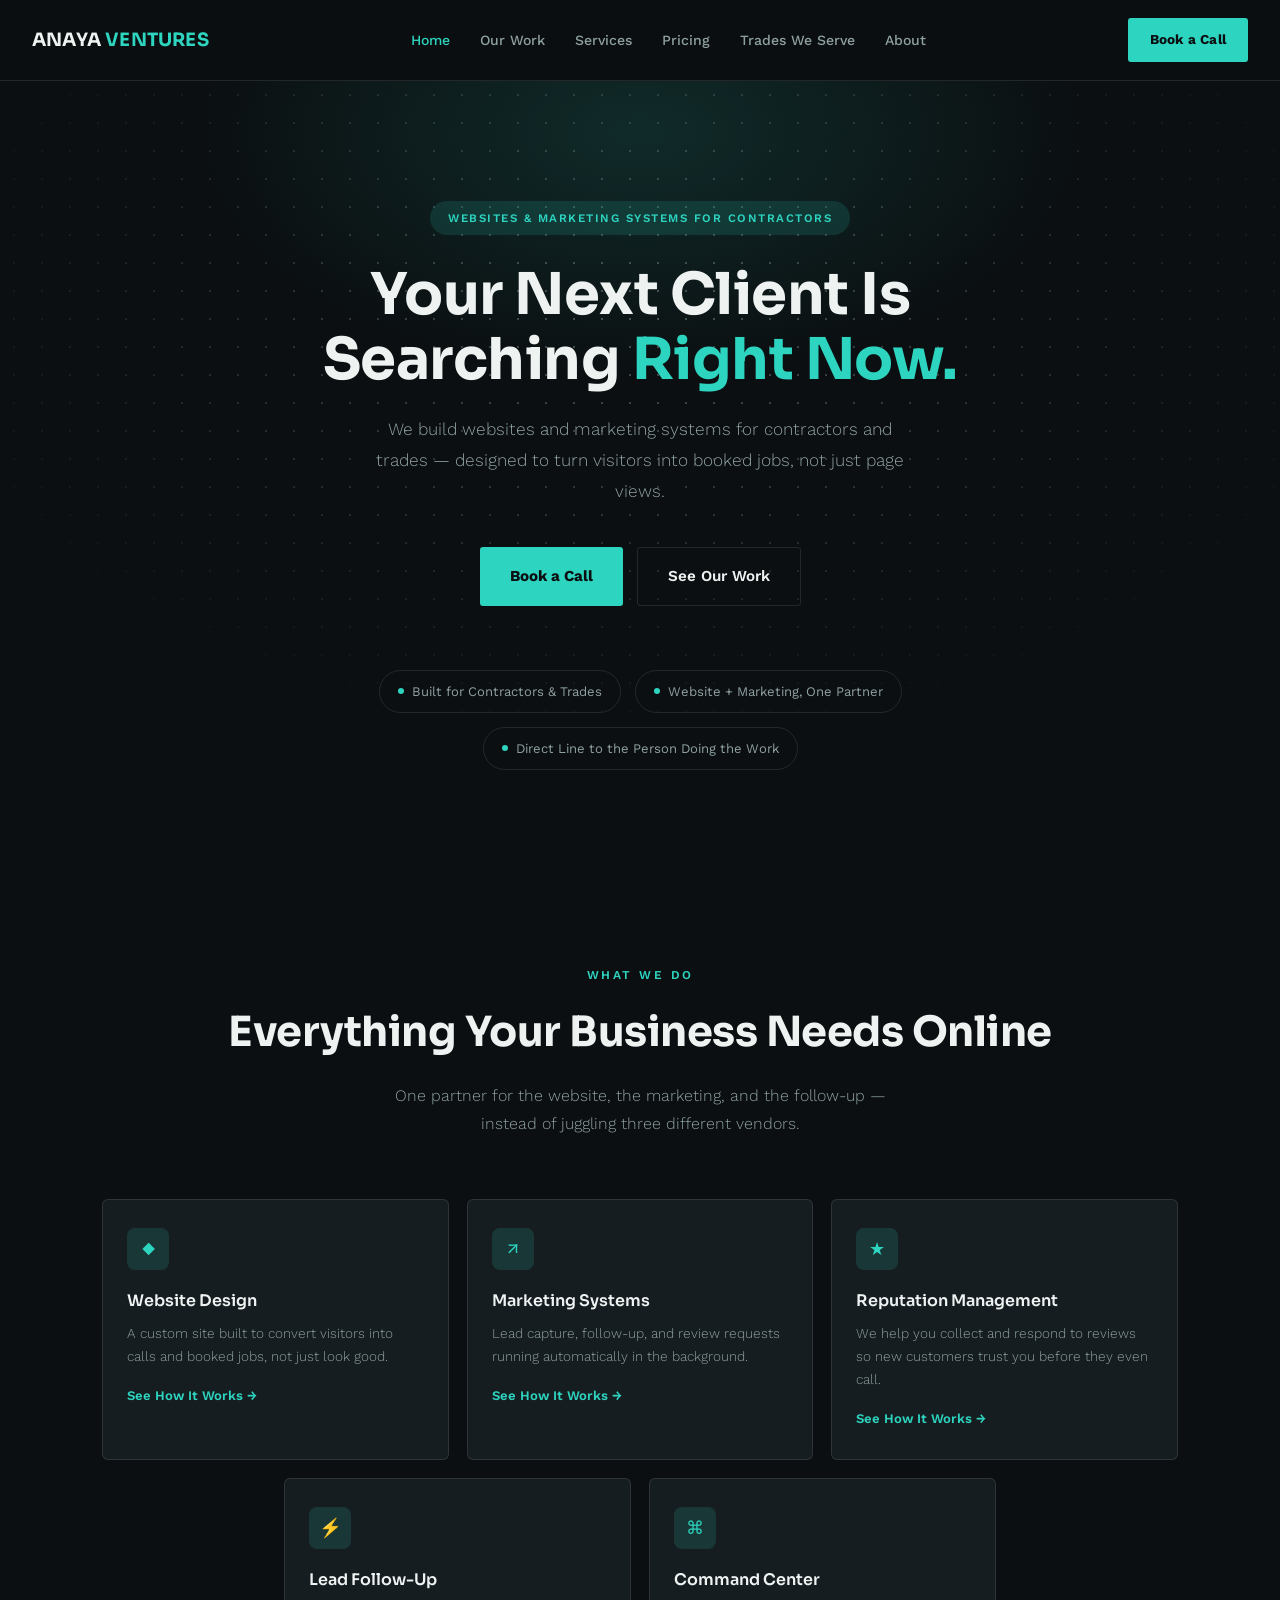
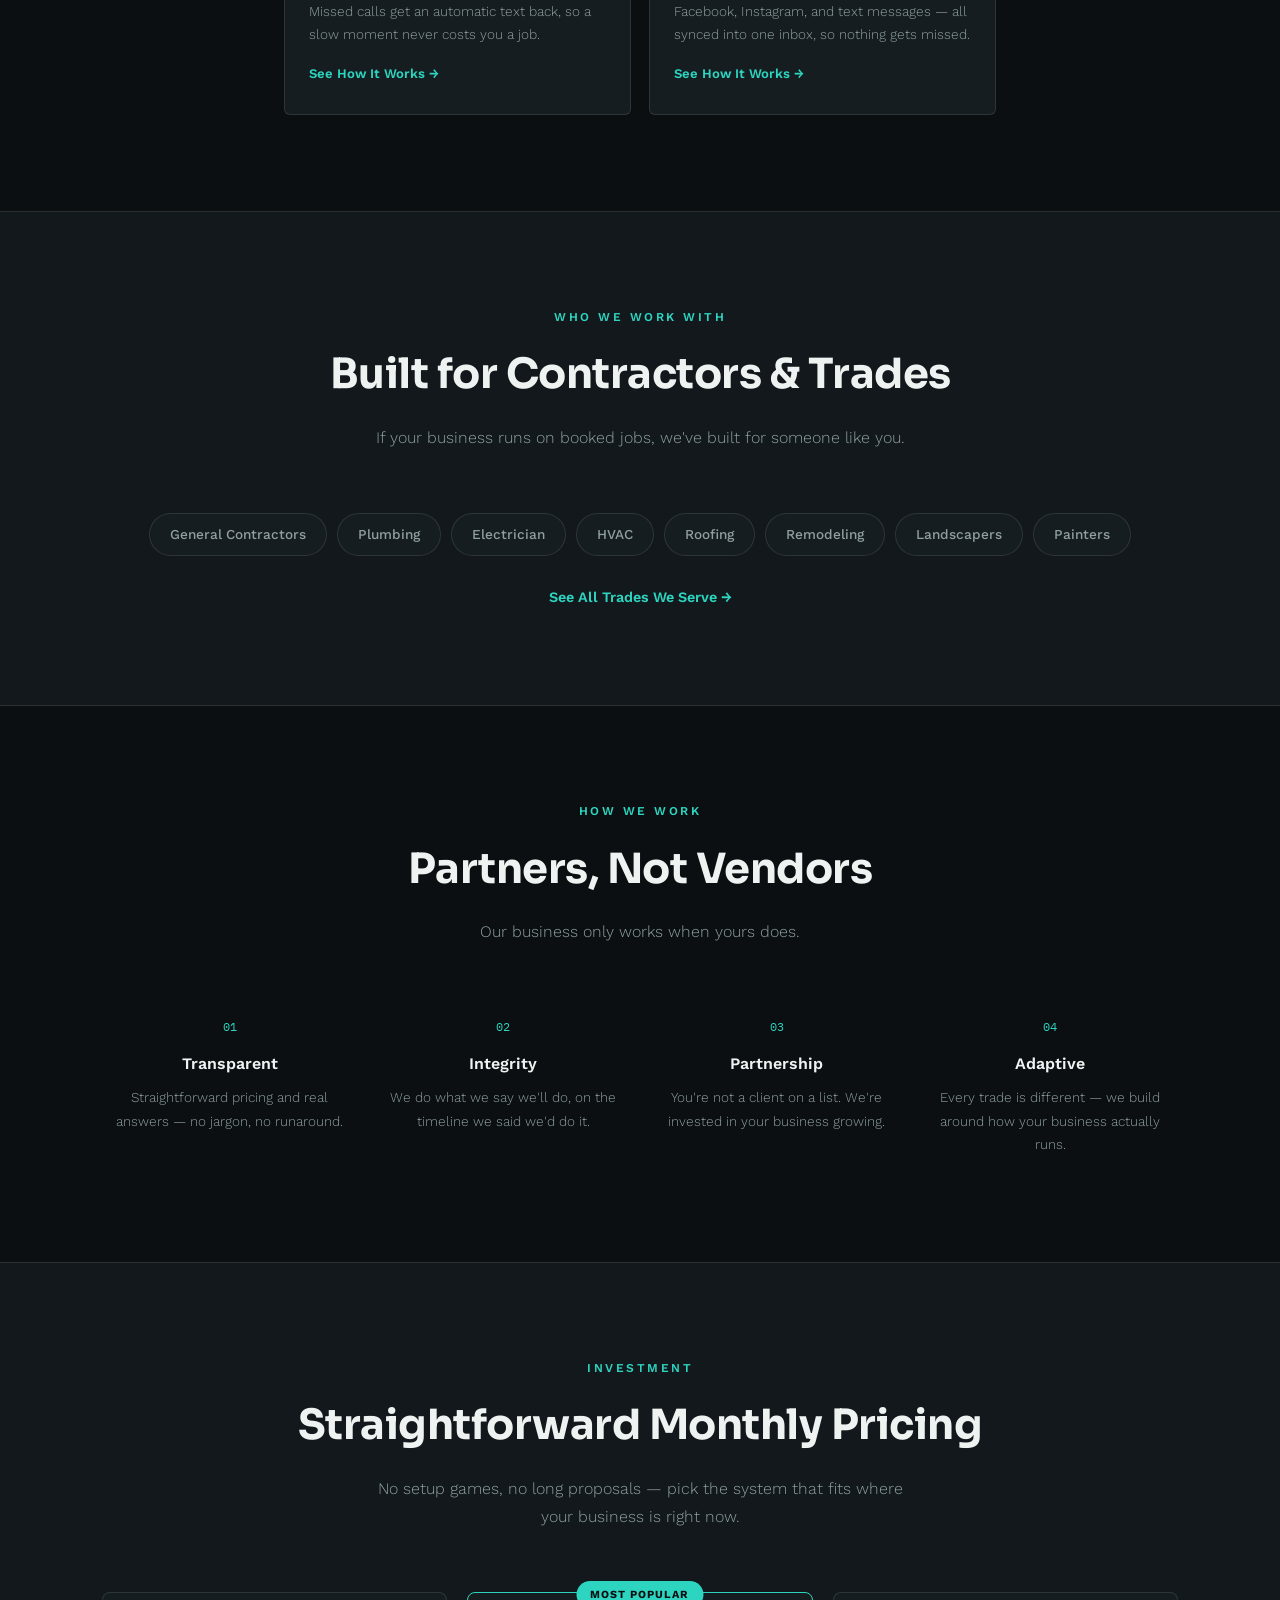
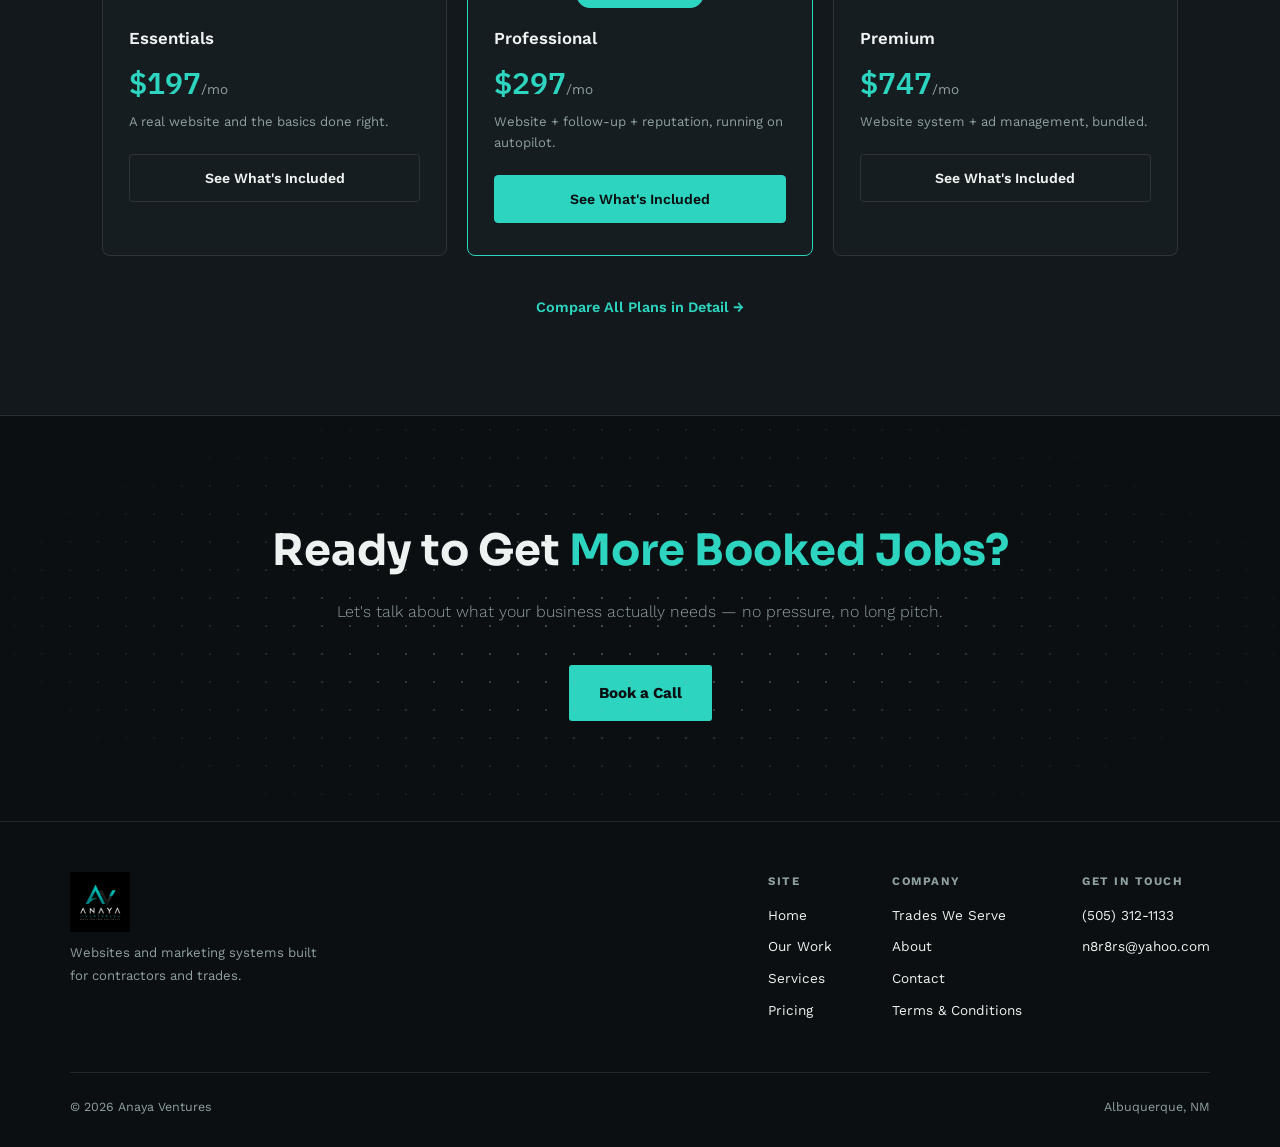
==== index.html @ 974ed846 "Nav logo: text wordmark on desktop, square icon on mobile - Desktop nav shows the "ANAYA VENTURES" t" ====
<!DOCTYPE html>
<html lang="en">
<head>
<meta charset="UTF-8">
<meta name="viewport" content="width=device-width, initial-scale=1.0">
<title>Anaya Ventures — Websites & Marketing Systems for Contractors</title>
<link rel="preconnect" href="https://fonts.googleapis.com">
<link href="https://fonts.googleapis.com/css2?family=Sora:wght@500;600;700;800&family=Work+Sans:wght@300;400;500;600;700&family=IBM+Plex+Mono:wght@500;600&display=swap" rel="stylesheet">
<link rel="icon" type="image/png" href="favicon.png">
<style>
  :root {
    --bg:         #0b0f11;
    --bg-alt:     #12181b;
    --card:       #161d20;
    --border:     rgba(255,255,255,0.10);
    --text:       #eef3f2;
    --text-soft:  #8fa0a2;
    --accent:     #2dd4bf;
    --accent-deep:#1f9e8f;
    --accent-pale:rgba(45,212,191,0.14);
  }

  * { box-sizing: border-box; margin: 0; padding: 0; }
  html { scroll-behavior: smooth; }

  body {
    font-family: 'Work Sans', -apple-system, sans-serif;
    background: var(--bg);
    color: var(--text);
    line-height: 1.6;
    overflow-x: hidden;
  }

  h1, h2, h3, .display { font-family: 'Sora', sans-serif; }
  .mono { font-family: 'IBM Plex Mono', monospace; }

  a { color: inherit; }

  /* ─── NAV ─── */
  nav {
    position: sticky; top: 0; z-index: 100;
    display: flex; justify-content: space-between; align-items: center;
    padding: 18px 32px;
    background: rgba(11,15,17,0.88);
    -webkit-backdrop-filter: blur(14px);
    backdrop-filter: blur(14px);
    border-bottom: 1px solid var(--border);
  }

  .nav-logo {
    font-family: 'Sora', sans-serif;
    font-size: 1.15rem;
    font-weight: 700;
    letter-spacing: 0.2px;
    text-decoration: none;
    display: flex; align-items: center; gap: 8px;
  }

  .nav-logo .accent { color: var(--accent); }

  .nav-links {
    display: flex; align-items: center; gap: 30px;
    list-style: none;
  }

  .nav-links a {
    font-size: 0.88rem; font-weight: 500;
    text-decoration: none; color: var(--text-soft);
    transition: color 0.2s;
  }

  .nav-links a:hover, .nav-links a.active { color: var(--text); }
  .nav-links a.active { color: var(--accent); }

  .nav-cta {
    background: var(--accent);
    color: var(--bg);
    font-weight: 700;
    font-size: 0.85rem;
    letter-spacing: 0.2px;
    padding: 11px 22px;
    border-radius: 3px;
    text-decoration: none;
    transition: background 0.2s, transform 0.15s;
  }

  .nav-cta:hover { background: var(--accent-deep); transform: translateY(-1px); }

  .nav-links > li { position: relative; }
  .dropdown-panel {
    position: absolute; top: 100%; left: 50%;
    background: var(--card); border: 1px solid var(--border); border-radius: 8px;
    padding: 8px; min-width: 220px;
    box-shadow: 0 16px 32px rgba(0,0,0,0.45);
    opacity: 0; visibility: hidden;
    transform: translate(-50%, 6px);
    transition: opacity 0.15s, transform 0.15s, visibility 0.15s;
  }
  .nav-links > li:hover .dropdown-panel { opacity: 1; visibility: visible; transform: translate(-50%, 0); }
  .dropdown-panel a { display: block; padding: 10px 12px; border-radius: 5px; font-size: 0.85rem; }
  .dropdown-panel a:hover { background: var(--accent-pale); color: var(--accent); }

  .section-texture {
    position: absolute;
    inset: 0;
    z-index: 0;
    background-image: radial-gradient(var(--text-soft) 1.5px, transparent 1.5px);
    background-size: 28px 28px;
    -webkit-mask-image: radial-gradient(ellipse 70% 75% at 50% 50%, black 0%, transparent 80%);
    mask-image: radial-gradient(ellipse 70% 75% at 50% 50%, black 0%, transparent 80%);
    opacity: 0.45;
    pointer-events: none;
  }

  .nav-toggle-btn {
    display: none; background: none; border: none; cursor: pointer;
    flex-direction: column; justify-content: center; gap: 5px;
    width: 30px; height: 30px; padding: 0; flex-shrink: 0;
  }
  .nav-toggle-btn span { display: block; width: 100%; height: 2px; background: var(--text); border-radius: 2px; transition: transform 0.25s, opacity 0.2s; }
  .nav-toggle-btn.open span:nth-child(1) { transform: translateY(7px) rotate(45deg); }
  .nav-toggle-btn.open span:nth-child(2) { opacity: 0; }
  .nav-toggle-btn.open span:nth-child(3) { transform: translateY(-7px) rotate(-45deg); }

  .nav-right { display: flex; align-items: center; gap: 14px; }

  .mobile-menu {
    display: none;
    background: var(--bg-alt);
    border-bottom: 1px solid var(--border);
    padding: 8px 24px 16px;
  }
  .mobile-menu.open { display: block; }
  .mobile-menu a {
    display: block; padding: 13px 4px;
    font-size: 0.95rem; font-weight: 600; color: var(--text); text-decoration: none;
    border-bottom: 1px solid var(--border);
  }
  .mobile-menu a:last-child { border-bottom: none; }
  .mobile-menu a.sub-link { padding-left: 18px; font-size: 0.85rem; font-weight: 500; color: var(--text-soft); }

  @media (max-width: 900px) {
    .nav-toggle-btn { display: flex; }
    nav .nav-logo-text { display: none; }
    nav .nav-logo-img { height: 48px; display: block; }
  }

  .nav-toggle { display: none; }

  /* ─── HERO ─── */
  .hero {
    position: relative;
    padding: 120px 32px 100px;
    text-align: center;
    overflow: hidden;
  }

  .hero-glow {
    position: absolute;
    top: -200px; left: 50%; transform: translateX(-50%);
    width: 900px; height: 500px;
    background: radial-gradient(ellipse, var(--accent-pale) 0%, transparent 70%);
    z-index: 0;
    pointer-events: none;
  }

  .hero-texture {
    position: absolute;
    inset: 0;
    z-index: 0;
    background-image: radial-gradient(var(--text-soft) 1.5px, transparent 1.5px);
    background-size: 28px 28px;
    -webkit-mask-image: radial-gradient(ellipse 75% 70% at 50% 30%, black 0%, transparent 80%);
    mask-image: radial-gradient(ellipse 75% 70% at 50% 30%, black 0%, transparent 80%);
    opacity: 0.45;
    pointer-events: none;
  }

  .hero-content { position: relative; z-index: 2; max-width: 780px; margin: 0 auto; }

  .hero-pill {
    display: inline-block;
    background: var(--accent-pale);
    color: var(--accent);
    font-size: 0.72rem; font-weight: 600;
    letter-spacing: 1.5px; text-transform: uppercase;
    padding: 8px 18px; border-radius: 999px;
    margin-bottom: 28px;
  }

  .hero h1 {
    font-size: clamp(2.4rem, 5.5vw, 3.6rem);
    font-weight: 700;
    line-height: 1.12;
    letter-spacing: -0.5px;
    margin-bottom: 22px;
  }

  .hero h1 em { color: var(--accent); font-style: normal; }

  .hero-sub {
    font-size: 1.08rem; font-weight: 300;
    color: var(--text-soft);
    max-width: 560px; margin: 0 auto 40px;
    line-height: 1.8;
  }

  .hero-btns { display: flex; gap: 14px; justify-content: center; flex-wrap: wrap; margin-bottom: 64px; }

  .btn-primary {
    display: inline-flex; align-items: center; gap: 8px;
    background: var(--accent); color: var(--bg);
    font-weight: 700; font-size: 0.95rem;
    padding: 16px 30px; border-radius: 3px;
    text-decoration: none;
    transition: background 0.2s, transform 0.15s;
  }

  .btn-primary:hover { background: var(--accent-deep); transform: translateY(-2px); }

  .btn-secondary {
    display: inline-flex; align-items: center;
    background: transparent; color: var(--text);
    font-weight: 600; font-size: 0.95rem;
    padding: 16px 30px; border-radius: 3px;
    text-decoration: none; border: 1px solid var(--border);
    transition: border-color 0.2s, transform 0.15s;
  }

  .btn-secondary:hover { border-color: var(--accent); transform: translateY(-2px); }

  .trust-row {
    display: flex; flex-wrap: wrap; justify-content: center; gap: 14px;
  }

  .trust-chip {
    display: flex; align-items: center; gap: 8px;
    font-size: 0.82rem; color: var(--text-soft);
    border: 1px solid var(--border);
    padding: 10px 18px; border-radius: 999px;
  }

  .trust-chip .dot { width: 6px; height: 6px; border-radius: 50%; background: var(--accent); flex-shrink: 0; }

  /* ─── SHARED ─── */
  .section { padding: 96px 32px; max-width: 1140px; margin: 0 auto; }

  .eyebrow {
    display: block; text-align: center;
    font-size: 0.75rem; font-weight: 600;
    letter-spacing: 2.5px; text-transform: uppercase;
    color: var(--accent); margin-bottom: 14px;
  }

  .section-h {
    text-align: center;
    font-size: clamp(1.9rem, 4vw, 2.6rem);
    font-weight: 700; letter-spacing: -0.5px;
    margin-bottom: 16px;
  }

  .section-p {
    text-align: center; color: var(--text-soft);
    max-width: 540px; margin: 0 auto 60px;
    font-size: 1rem; font-weight: 300; line-height: 1.8;
  }

  .alt-band { background: var(--bg-alt); border-top: 1px solid var(--border); border-bottom: 1px solid var(--border); }

  /* ─── WHAT WE DO ─── */
  .services-grid { display: flex; flex-wrap: wrap; justify-content: center; gap: 18px; }

  .service-card {
    flex: 0 1 calc(33.333% - 12px);
    background: var(--card); border: 1px solid var(--border); border-radius: 6px;
    padding: 28px 24px;
    text-decoration: none;
    transition: border-color 0.2s, transform 0.2s;
  }

  .service-card:hover { border-color: var(--accent); transform: translateY(-3px); }

  .service-icon {
    width: 42px; height: 42px; border-radius: 8px;
    background: var(--accent-pale); color: var(--accent);
    display: flex; align-items: center; justify-content: center;
    font-size: 1.15rem; margin-bottom: 18px;
  }

  .service-card h3 { font-size: 1rem; font-weight: 600; margin-bottom: 8px; }
  .service-card p { font-size: 0.85rem; font-weight: 300; color: var(--text-soft); line-height: 1.7; margin-bottom: 14px; }
  .service-card-link { color: var(--accent); font-size: 0.82rem; font-weight: 600; }

  /* ─── TRADES STRIP ─── */
  .trades-strip { display: flex; flex-wrap: wrap; justify-content: center; gap: 10px; }

  .trade-chip {
    font-size: 0.85rem; font-weight: 500;
    padding: 10px 20px; border: 1px solid var(--border); border-radius: 999px;
    background: var(--card); color: var(--text-soft);
  }

  .trades-more {
    display: block; text-align: center; margin-top: 30px;
    color: var(--accent); font-size: 0.9rem; font-weight: 600; text-decoration: none;
  }

  /* ─── VALUES ─── */
  .values-grid { display: grid; grid-template-columns: repeat(4, 1fr); gap: 18px; }

  .value-card { text-align: center; padding: 10px; }

  .value-num {
    font-family: 'IBM Plex Mono', monospace;
    font-size: 0.78rem; color: var(--accent);
    display: block; margin-bottom: 14px;
  }

  .value-card h4 { font-size: 1rem; font-weight: 600; margin-bottom: 10px; }
  .value-card p { font-size: 0.85rem; font-weight: 300; color: var(--text-soft); line-height: 1.7; }

  /* ─── PRICING PREVIEW ─── */
  .pricing-grid { display: grid; grid-template-columns: repeat(3, 1fr); gap: 20px; }

  .price-card {
    background: var(--card); border: 1px solid var(--border); border-radius: 8px;
    padding: 32px 26px; position: relative;
  }

  .price-card.featured { border-color: var(--accent); }

  .price-badge {
    position: absolute; top: -12px; left: 50%; transform: translateX(-50%);
    background: var(--accent); color: var(--bg);
    font-size: 0.68rem; font-weight: 700; letter-spacing: 1px; text-transform: uppercase;
    padding: 5px 14px; border-radius: 999px;
  }

  .price-name { font-size: 1.05rem; font-weight: 600; margin-bottom: 6px; }
  .price-amt { font-family: 'IBM Plex Mono', monospace; font-size: 1.9rem; font-weight: 600; color: var(--accent); margin-bottom: 4px; }
  .price-amt span { font-family: 'Work Sans', sans-serif; font-size: 0.85rem; font-weight: 400; color: var(--text-soft); }
  .price-tagline { font-size: 0.82rem; color: var(--text-soft); margin-bottom: 22px; }

  .price-cta {
    display: block; text-align: center;
    padding: 12px; border-radius: 4px; margin-top: 8px;
    text-decoration: none; font-weight: 600; font-size: 0.88rem;
    border: 1px solid var(--border); color: var(--text);
    transition: border-color 0.2s;
  }

  .price-card.featured .price-cta { background: var(--accent); color: var(--bg); border-color: var(--accent); }
  .price-cta:hover { border-color: var(--accent); }

  .pricing-link, .section-link { display: block; text-align: center; margin-top: 40px; color: var(--accent); text-decoration: none; font-weight: 600; font-size: 0.9rem; }

  /* ─── PORTFOLIO PREVIEW ─── */
  .work-grid { display: grid; grid-template-columns: repeat(3, 1fr); gap: 20px; }

  .work-card {
    border-radius: 6px; overflow: hidden; border: 1px solid var(--border);
    background: var(--card);
    transition: border-color 0.2s, transform 0.2s;
  }

  .work-card:hover { border-color: var(--accent); transform: translateY(-3px); }

  .work-card img { width: 100%; aspect-ratio: 16/10; object-fit: cover; object-position: top; display: block; }
  .work-card-label { padding: 16px 18px; font-size: 0.88rem; font-weight: 600; }

  /* ─── CTA BAND ─── */
  .cta-band { text-align: center; padding: 100px 32px; position: relative; overflow: hidden; }
  .cta-band h2 { font-size: clamp(2rem, 5vw, 2.7rem); font-weight: 700; margin-bottom: 14px; }
  .cta-band h2 em { color: var(--accent); font-style: normal; }
  .cta-band > p { color: var(--text-soft); font-weight: 300; margin-bottom: 40px; }

  /* ─── FOOTER ─── */
  footer {
    border-top: 1px solid var(--border);
    padding: 50px 32px 30px;
  }

  .footer-inner {
    max-width: 1140px; margin: 0 auto;
    display: flex; justify-content: space-between; flex-wrap: wrap; gap: 30px;
  }

  .footer-brand .nav-logo { margin-bottom: 10px; }
  .footer-brand p { font-size: 0.82rem; color: var(--text-soft); max-width: 260px; line-height: 1.7; }

  .footer-links { display: flex; gap: 60px; flex-wrap: wrap; }
  .footer-col h5 { font-size: 0.72rem; letter-spacing: 1.5px; text-transform: uppercase; color: var(--text-soft); margin-bottom: 14px; }
  .footer-col a { display: block; font-size: 0.85rem; color: var(--text); text-decoration: none; margin-bottom: 10px; }
  .footer-col a:hover { color: var(--accent); }

  .footer-bottom {
    max-width: 1140px; margin: 40px auto 0;
    padding-top: 24px; border-top: 1px solid var(--border);
    font-size: 0.78rem; color: var(--text-soft);
    display: flex; justify-content: space-between; flex-wrap: wrap; gap: 10px;
  }

  /* ─── RESPONSIVE ─── */
  @media (max-width: 900px) {
    .nav-links { display: none; }
    .service-card { flex-basis: calc(50% - 9px); }
    .values-grid { grid-template-columns: repeat(2, 1fr); }
    .pricing-grid { grid-template-columns: 1fr; max-width: 380px; margin: 0 auto; }
    .work-grid { grid-template-columns: 1fr; }
  }

  @media (max-width: 640px) {
    nav { padding: 14px 18px; }
    .hero { padding: 90px 20px 70px; }
    .section { padding: 64px 20px; }
    .service-card { flex-basis: 100%; }
    .values-grid { grid-template-columns: 1fr; }
    .cta-band { padding: 70px 20px; }
    .footer-inner { flex-direction: column; }
  }
  .nav-logo-text { display: inline; }
  .nav-logo-img { height: 42px; width: auto; display: none; }
  .footer-brand .nav-logo-img { height: 60px; display: block; }
</style>
</head>
<body>

<!-- NAV -->
<nav>
  <a href="index.html" class="nav-logo"><span class="nav-logo-text">ANAYA <span class="accent">VENTURES</span></span><img src="images/logo.png" alt="Anaya Ventures" class="nav-logo-img"></a>
  <ul class="nav-links">
    <li><a href="index.html" class="active">Home</a></li>
    <li><a href="our-work.html">Our Work</a></li>
    <li>
      <a href="services.html">Services</a>
      <div class="dropdown-panel">
        <a href="websites.html">Websites</a>
        <a href="advertisements.html">Advertisements</a>
        <a href="auto-call-text-back.html">Auto Call/Text Back</a>
        <a href="review-protection.html">Review Protection</a>
        <a href="command-center.html">Command Center</a>
      </div>
    </li>
    <li><a href="pricing.html">Pricing</a></li>
    <li><a href="trades-we-serve.html">Trades We Serve</a></li>
    <li><a href="about.html">About</a></li>
  </ul>
  <div class="nav-right">
    <a href="contact.html" class="nav-cta">Book a Call</a>
    <button type="button" class="nav-toggle-btn" id="navToggleBtn" aria-label="Toggle menu" aria-expanded="false">
      <span></span><span></span><span></span>
    </button>
  </div>
</nav>

<div class="mobile-menu" id="mobileMenu">
  <a href="index.html">Home</a>
  <a href="our-work.html">Our Work</a>
  <a href="services.html">Services</a>
  <a href="websites.html" class="sub-link">Websites</a>
  <a href="advertisements.html" class="sub-link">Advertisements</a>
  <a href="auto-call-text-back.html" class="sub-link">Auto Call/Text Back</a>
  <a href="review-protection.html" class="sub-link">Review Protection</a>
  <a href="command-center.html" class="sub-link">Command Center</a>
  <a href="pricing.html">Pricing</a>
  <a href="trades-we-serve.html">Trades We Serve</a>
  <a href="about.html">About</a>
  <a href="contact.html">Contact</a>
</div>

<script>
  (function () {
    var btn = document.getElementById('navToggleBtn');
    var menu = document.getElementById('mobileMenu');
    if (!btn || !menu) return;
    btn.addEventListener('click', function () {
      var isOpen = menu.classList.toggle('open');
      btn.classList.toggle('open', isOpen);
      btn.setAttribute('aria-expanded', isOpen ? 'true' : 'false');
    });
    menu.querySelectorAll('a').forEach(function (a) {
      a.addEventListener('click', function () {
        menu.classList.remove('open');
        btn.classList.remove('open');
        btn.setAttribute('aria-expanded', 'false');
      });
    });
  })();
</script>

<!-- HERO -->
<div class="hero">
  <div class="hero-texture"></div>
  <div class="hero-glow"></div>
  <div class="hero-content">
    <div class="hero-pill">Websites &amp; Marketing Systems for Contractors</div>
    <h1>Your Next Client Is Searching <em>Right Now.</em></h1>
    <p class="hero-sub">We build websites and marketing systems for contractors and trades — designed to turn visitors into booked jobs, not just page views.</p>
    <div class="hero-btns">
      <a href="contact.html" class="btn-primary">Book a Call</a>
      <a href="our-work.html" class="btn-secondary">See Our Work</a>
    </div>
    <div class="trust-row">
      <div class="trust-chip"><span class="dot"></span>Built for Contractors &amp; Trades</div>
      <div class="trust-chip"><span class="dot"></span>Website + Marketing, One Partner</div>
      <div class="trust-chip"><span class="dot"></span>Direct Line to the Person Doing the Work</div>
    </div>
  </div>
</div>

<!-- WHAT WE DO -->
<section class="section" id="services">
  <span class="eyebrow">What We Do</span>
  <h2 class="section-h">Everything Your Business Needs Online</h2>
  <p class="section-p">One partner for the website, the marketing, and the follow-up — instead of juggling three different vendors.</p>

  <div class="services-grid">
    <a href="websites.html" class="service-card">
      <div class="service-icon">◆</div>
      <h3>Website Design</h3>
      <p>A custom site built to convert visitors into calls and booked jobs, not just look good.</p>
      <span class="service-card-link">See How It Works →</span>
    </a>
    <a href="advertisements.html" class="service-card">
      <div class="service-icon">↗</div>
      <h3>Marketing Systems</h3>
      <p>Lead capture, follow-up, and review requests running automatically in the background.</p>
      <span class="service-card-link">See How It Works →</span>
    </a>
    <a href="review-protection.html" class="service-card">
      <div class="service-icon">★</div>
      <h3>Reputation Management</h3>
      <p>We help you collect and respond to reviews so new customers trust you before they even call.</p>
      <span class="service-card-link">See How It Works →</span>
    </a>
    <a href="auto-call-text-back.html" class="service-card">
      <div class="service-icon">⚡</div>
      <h3>Lead Follow-Up</h3>
      <p>Missed calls get an automatic text back, so a slow moment never costs you a job.</p>
      <span class="service-card-link">See How It Works →</span>
    </a>
    <a href="command-center.html" class="service-card">
      <div class="service-icon">⌘</div>
      <h3>Command Center</h3>
      <p>Facebook, Instagram, and text messages — all synced into one inbox, so nothing gets missed.</p>
      <span class="service-card-link">See How It Works →</span>
    </a>
  </div>
</section>

<!-- TRADES STRIP -->
<div class="alt-band">
  <section class="section">
    <span class="eyebrow">Who We Work With</span>
    <h2 class="section-h">Built for Contractors &amp; Trades</h2>
    <p class="section-p">If your business runs on booked jobs, we've built for someone like you.</p>

    <div class="trades-strip">
      <span class="trade-chip">General Contractors</span>
      <span class="trade-chip">Plumbing</span>
      <span class="trade-chip">Electrician</span>
      <span class="trade-chip">HVAC</span>
      <span class="trade-chip">Roofing</span>
      <span class="trade-chip">Remodeling</span>
      <span class="trade-chip">Landscapers</span>
      <span class="trade-chip">Painters</span>
    </div>
    <a href="trades-we-serve.html" class="trades-more">See All Trades We Serve →</a>
  </section>
</div>

<!-- VALUES -->
<section class="section">
  <span class="eyebrow">How We Work</span>
  <h2 class="section-h">Partners, Not Vendors</h2>
  <p class="section-p">Our business only works when yours does.</p>

  <div class="values-grid">
    <div class="value-card">
      <span class="value-num mono">01</span>
      <h4>Transparent</h4>
      <p>Straightforward pricing and real answers — no jargon, no runaround.</p>
    </div>
    <div class="value-card">
      <span class="value-num mono">02</span>
      <h4>Integrity</h4>
      <p>We do what we say we'll do, on the timeline we said we'd do it.</p>
    </div>
    <div class="value-card">
      <span class="value-num mono">03</span>
      <h4>Partnership</h4>
      <p>You're not a client on a list. We're invested in your business growing.</p>
    </div>
    <div class="value-card">
      <span class="value-num mono">04</span>
      <h4>Adaptive</h4>
      <p>Every trade is different — we build around how your business actually runs.</p>
    </div>
  </div>
</section>

<!-- PRICING PREVIEW -->
<div class="alt-band">
  <section class="section">
    <span class="eyebrow">Investment</span>
    <h2 class="section-h">Straightforward Monthly Pricing</h2>
    <p class="section-p">No setup games, no long proposals — pick the system that fits where your business is right now.</p>

    <div class="pricing-grid">
      <div class="price-card">
        <div class="price-name">Essentials</div>
        <div class="price-amt">$197<span>/mo</span></div>
        <div class="price-tagline">A real website and the basics done right.</div>
        <a href="pricing.html" class="price-cta">See What's Included</a>
      </div>
      <div class="price-card featured">
        <span class="price-badge">Most Popular</span>
        <div class="price-name">Professional</div>
        <div class="price-amt">$297<span>/mo</span></div>
        <div class="price-tagline">Website + follow-up + reputation, running on autopilot.</div>
        <a href="pricing.html" class="price-cta">See What's Included</a>
      </div>
      <div class="price-card">
        <div class="price-name">Premium</div>
        <div class="price-amt">$747<span>/mo</span></div>
        <div class="price-tagline">Website system + ad management, bundled.</div>
        <a href="pricing.html" class="price-cta">See What's Included</a>
      </div>
    </div>
    <a href="pricing.html" class="pricing-link">Compare All Plans in Detail →</a>
  </section>
</div>

<!-- CTA -->
<div class="cta-band">
  <div class="section-texture"></div>
  <h2>Ready to Get <em>More Booked Jobs?</em></h2>
  <p>Let's talk about what your business actually needs — no pressure, no long pitch.</p>
  <a href="contact.html" class="btn-primary">Book a Call</a>
</div>

<!-- FOOTER -->
<footer>
  <div class="footer-inner">
    <div class="footer-brand">
      <a href="index.html" class="nav-logo"><img src="images/logo.png" alt="Anaya Ventures" class="nav-logo-img"></a>
      <p>Websites and marketing systems built for contractors and trades.</p>
    </div>
    <div class="footer-links">
      <div class="footer-col">
        <h5>Site</h5>
        <a href="index.html">Home</a>
        <a href="our-work.html">Our Work</a>
        <a href="services.html">Services</a>
        <a href="pricing.html">Pricing</a>
      </div>
      <div class="footer-col">
        <h5>Company</h5>
        <a href="trades-we-serve.html">Trades We Serve</a>
        <a href="about.html">About</a>
        <a href="contact.html">Contact</a>
        <a href="terms.html">Terms &amp; Conditions</a>
      </div>
      <div class="footer-col">
        <h5>Get In Touch</h5>
        <a href="tel:5053121133">(505) 312-1133</a>
        <a href="mailto:n8r8rs@yahoo.com">n8r8rs@yahoo.com</a>
      </div>
    </div>
  </div>
  <div class="footer-bottom">
    <span>© 2026 Anaya Ventures</span>
    <span>Albuquerque, NM</span>
  </div>
</footer>

</body>
</html>
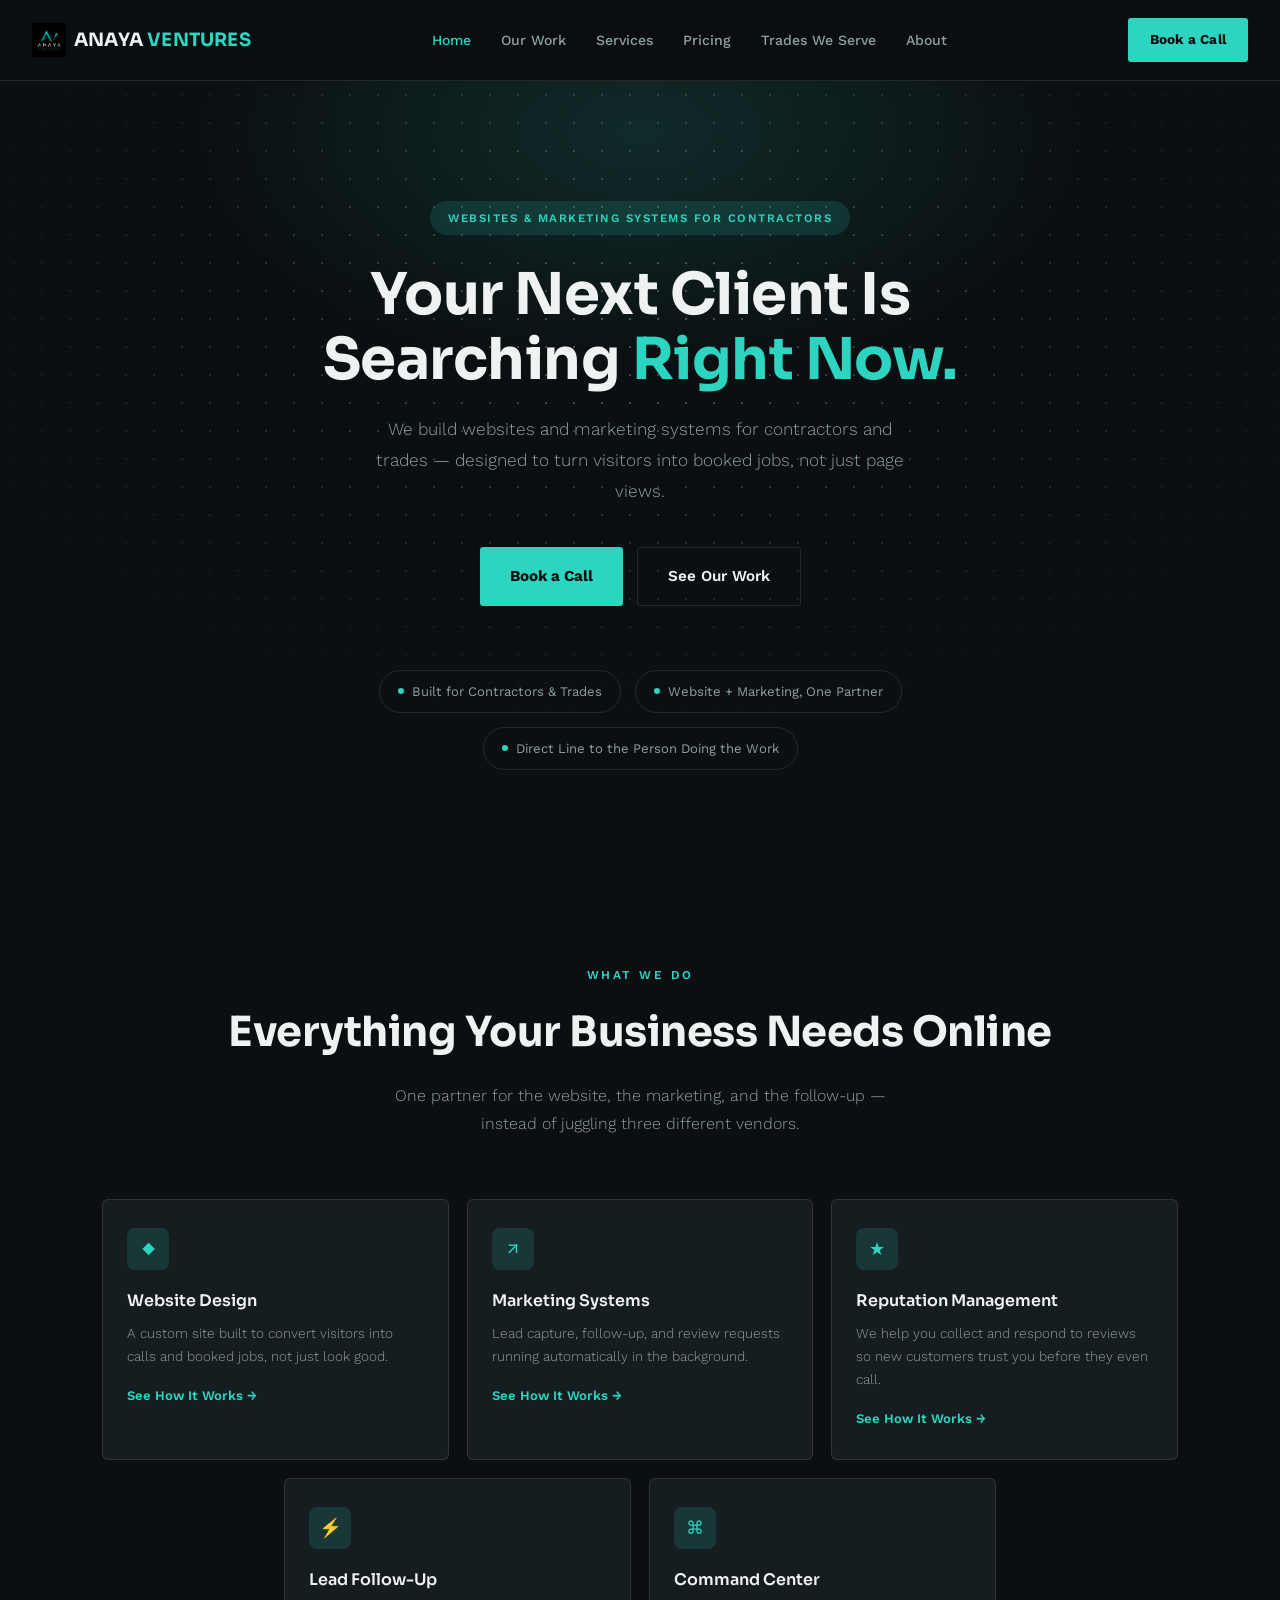
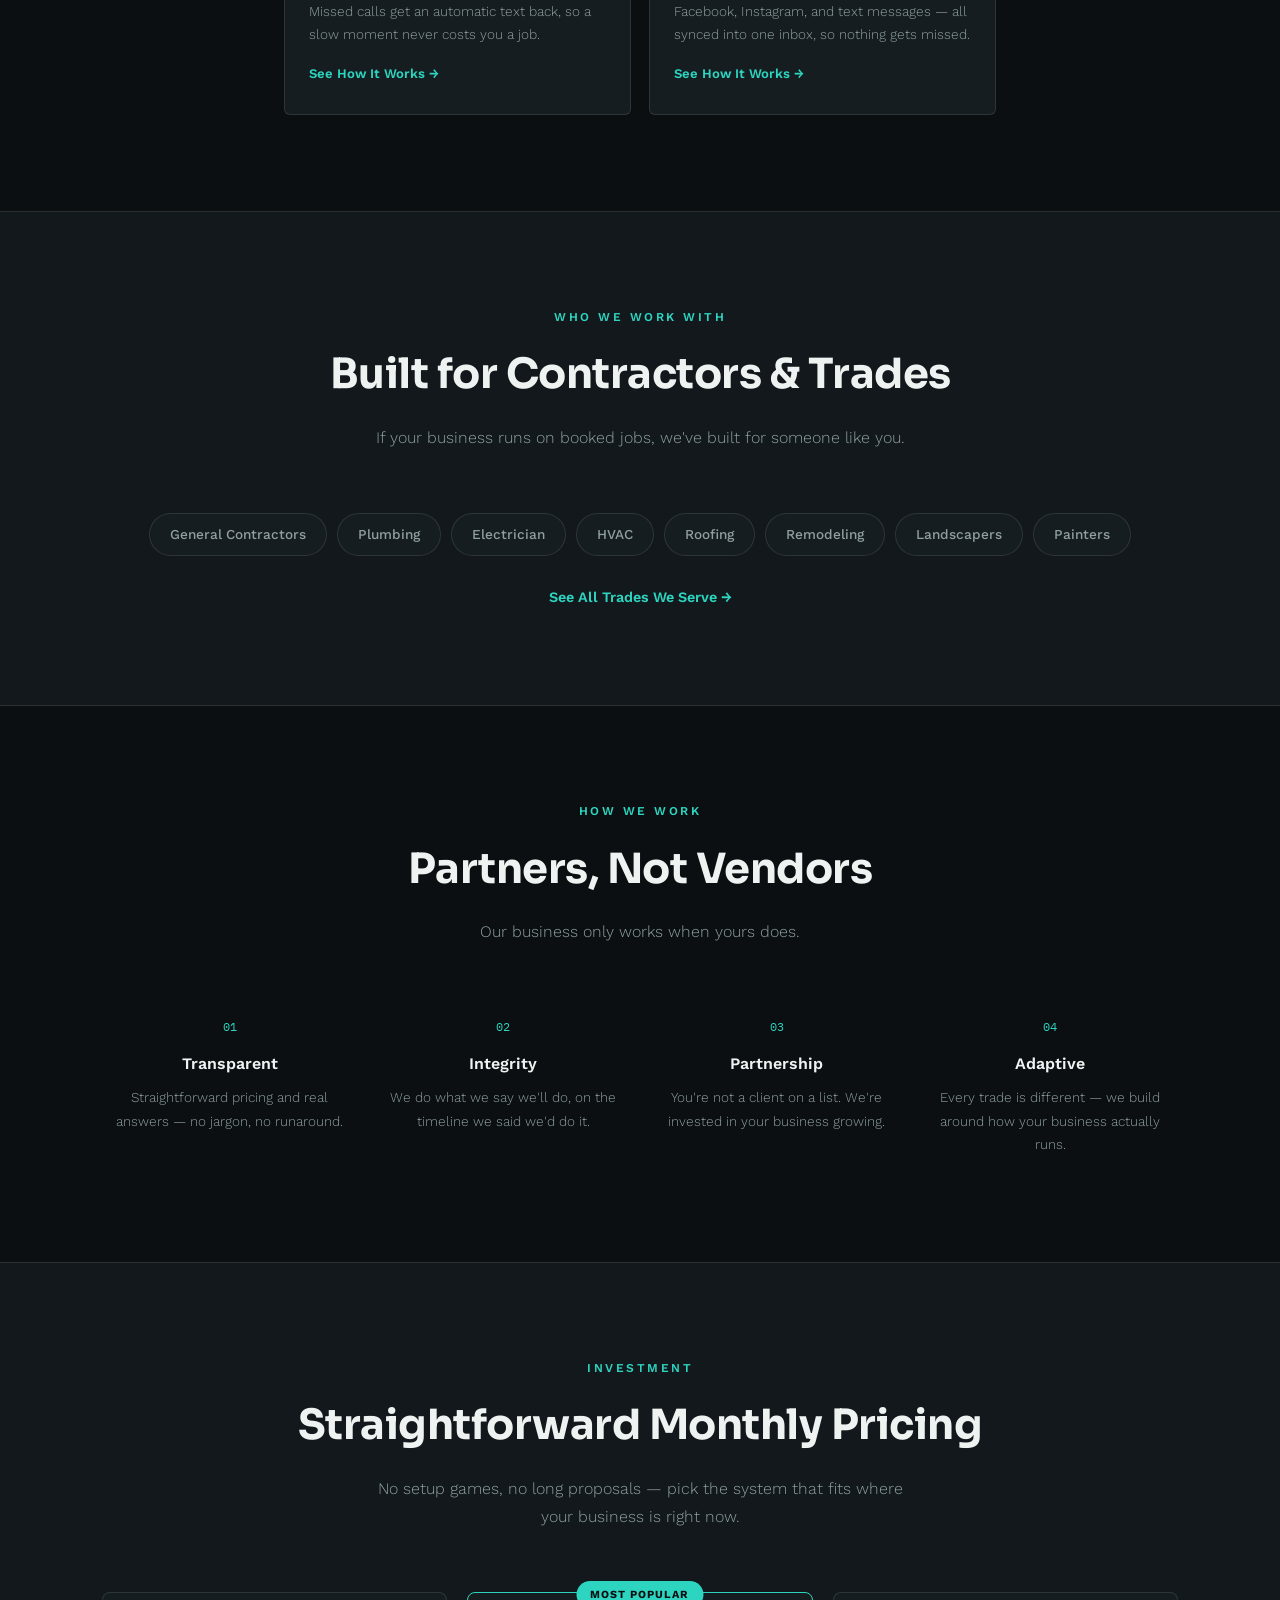
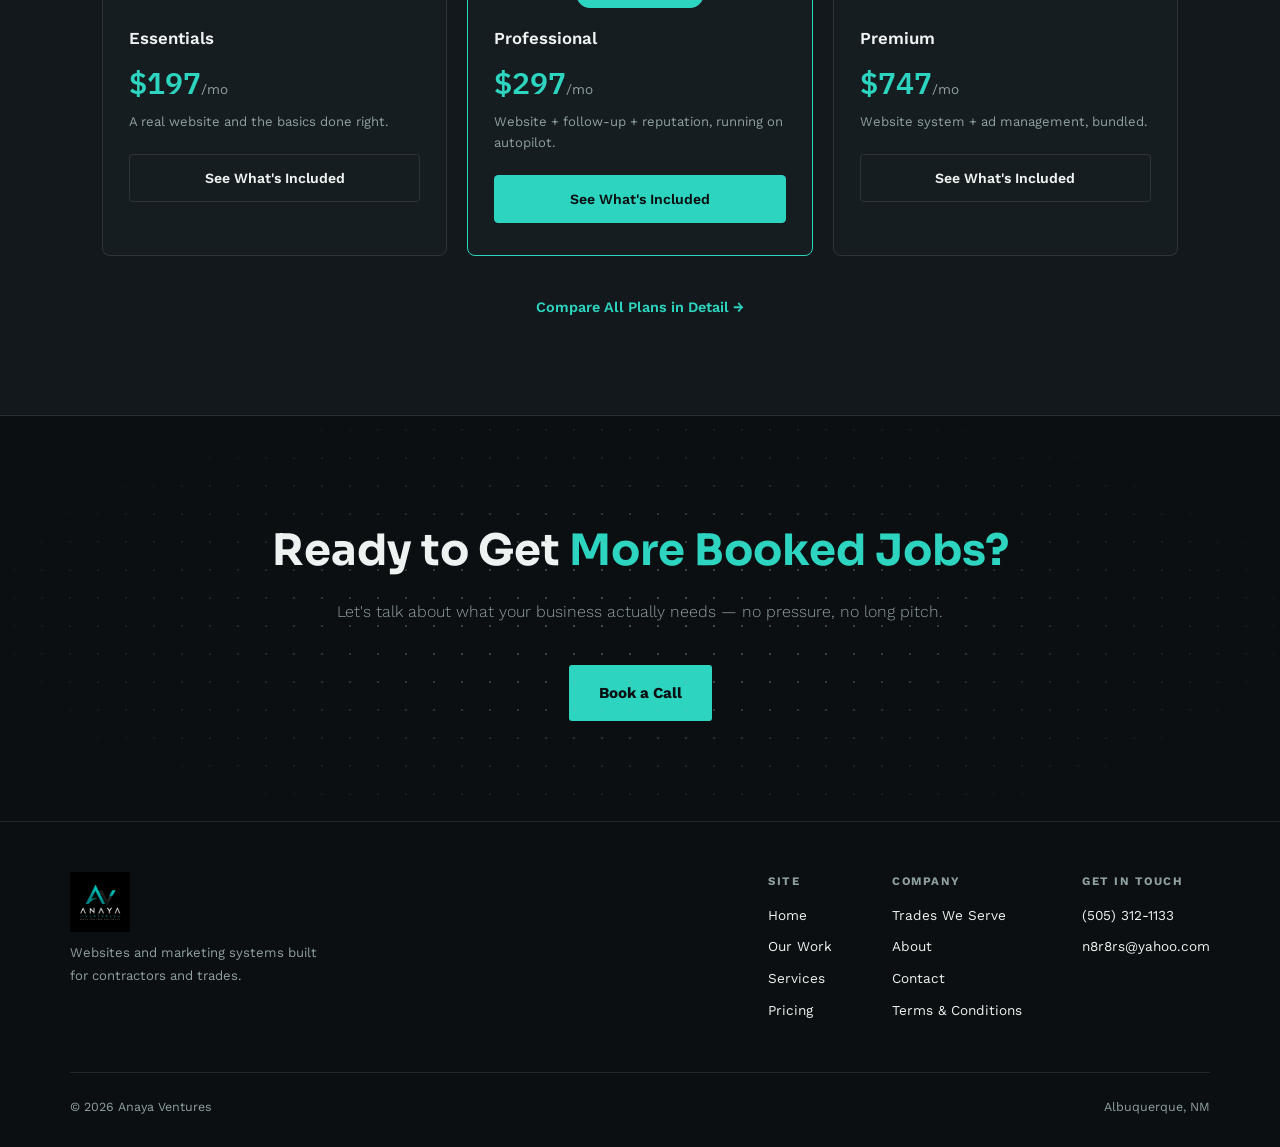
==== commit d8dfd920: "Show logo icon alongside the wordmark in the desktop nav" ====
--- a/index.html
+++ b/index.html
@@ -419,7 +419,7 @@
     .footer-inner { flex-direction: column; }
   }
   .nav-logo-text { display: inline; }
-  .nav-logo-img { height: 42px; width: auto; display: none; }
+  .nav-logo-img { height: 34px; width: auto; display: block; }
   .footer-brand .nav-logo-img { height: 60px; display: block; }
 </style>
 </head>
@@ -427,7 +427,7 @@
 
 <!-- NAV -->
 <nav>
-  <a href="index.html" class="nav-logo"><span class="nav-logo-text">ANAYA <span class="accent">VENTURES</span></span><img src="images/logo.png" alt="Anaya Ventures" class="nav-logo-img"></a>
+  <a href="index.html" class="nav-logo"><img src="images/logo.png" alt="Anaya Ventures" class="nav-logo-img"><span class="nav-logo-text">ANAYA <span class="accent">VENTURES</span></span></a>
   <ul class="nav-links">
     <li><a href="index.html" class="active">Home</a></li>
     <li><a href="our-work.html">Our Work</a></li>
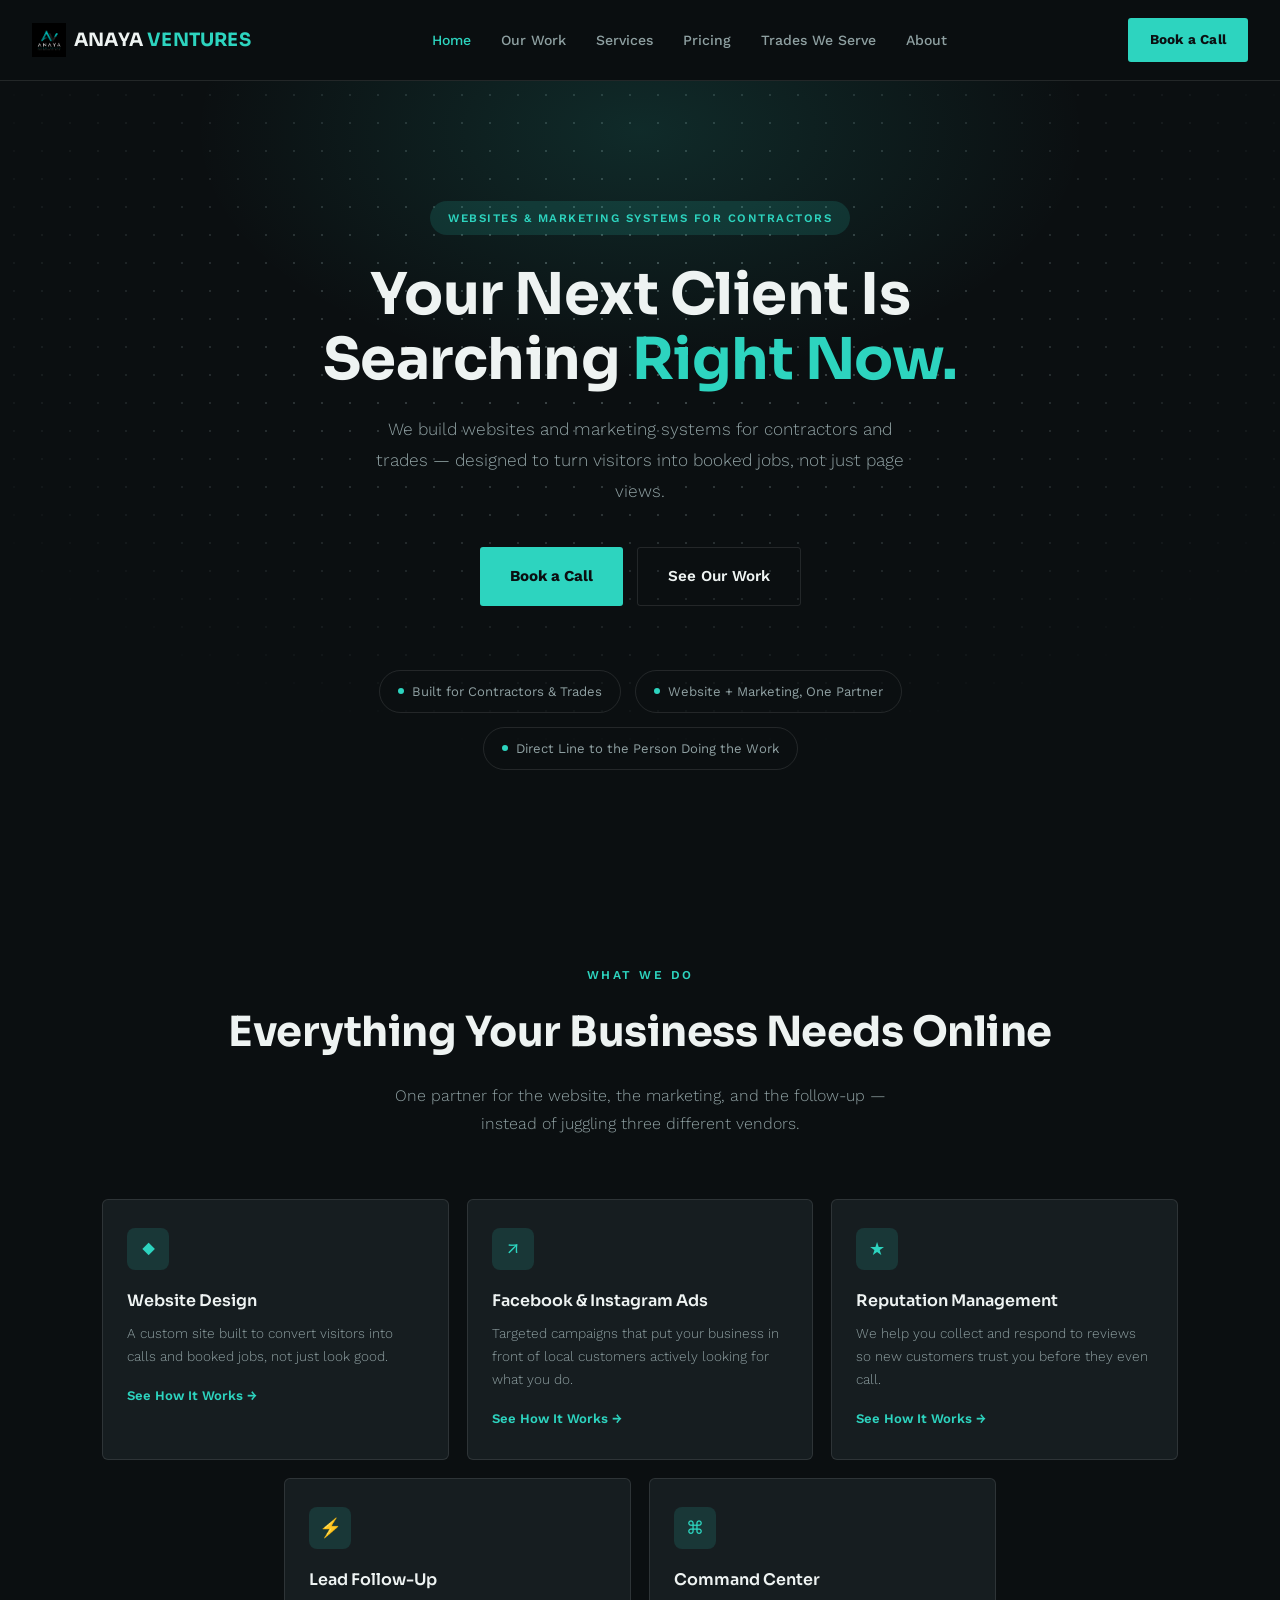
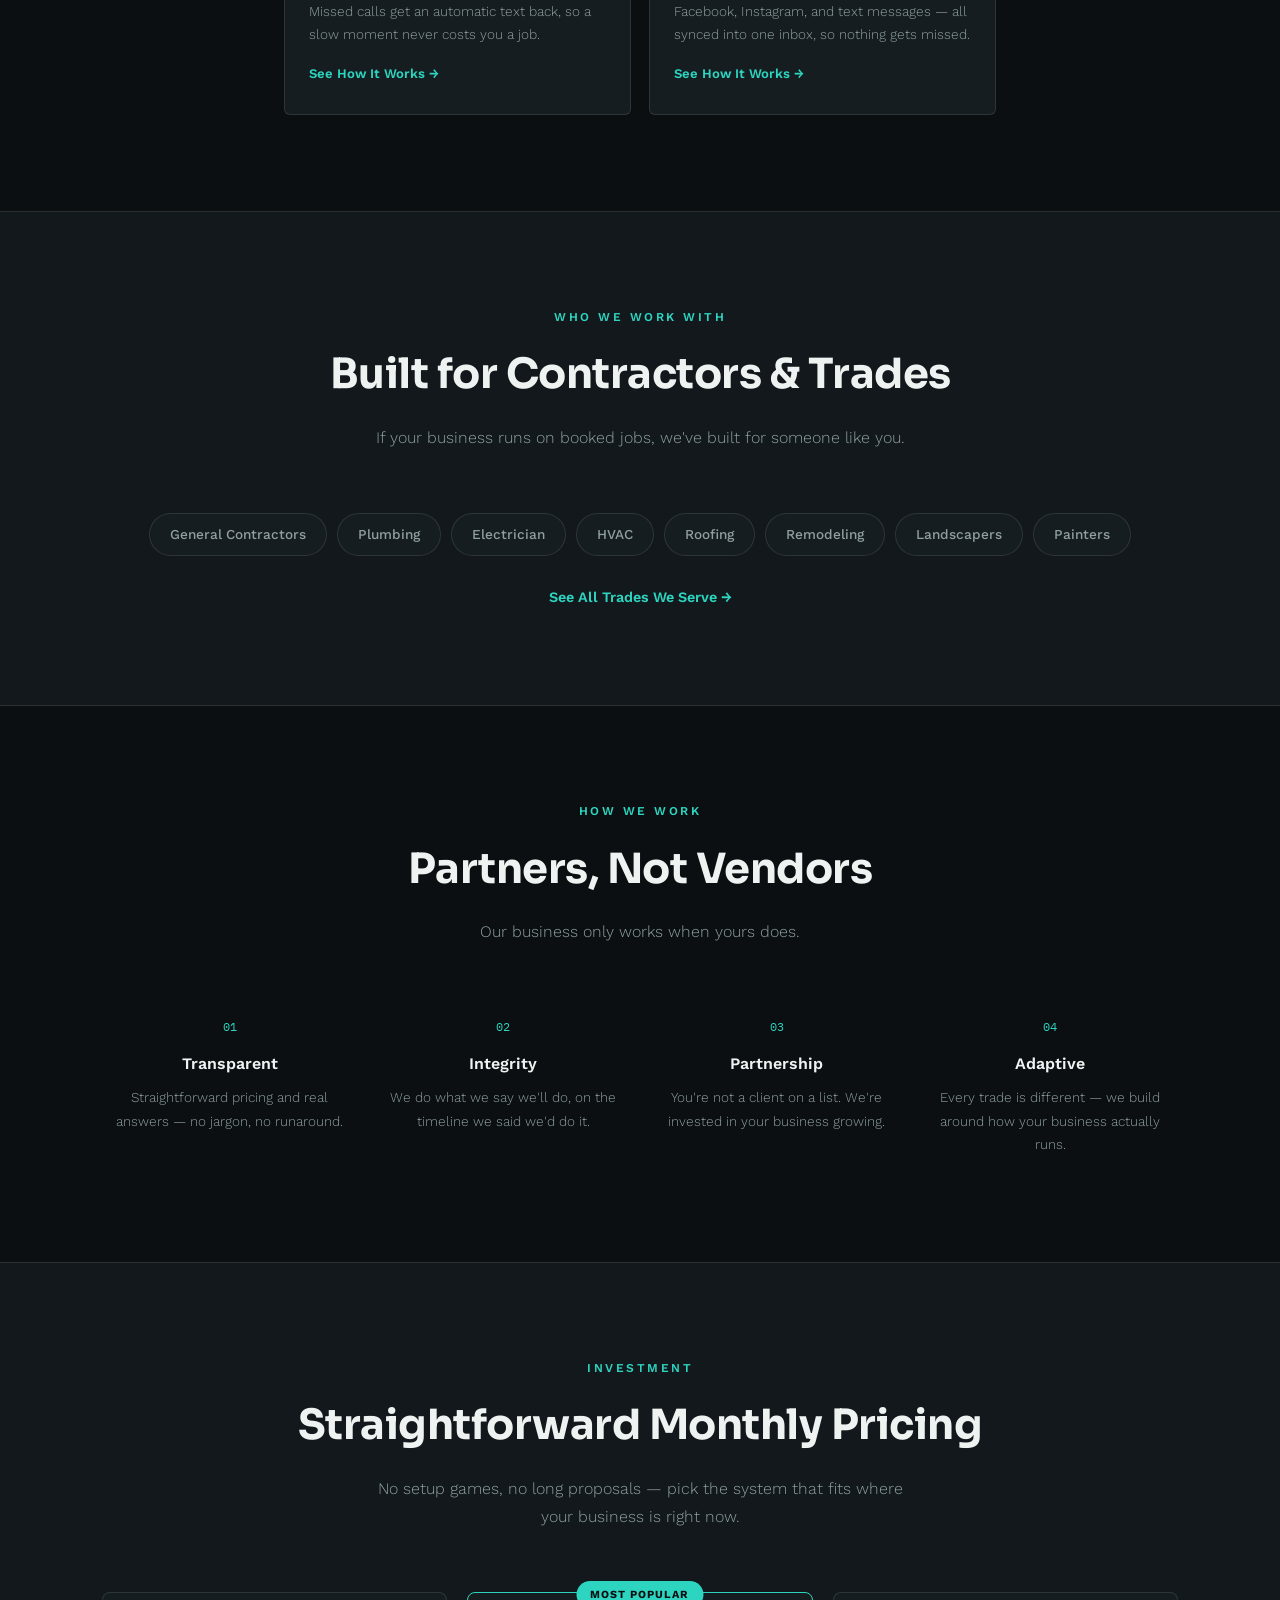
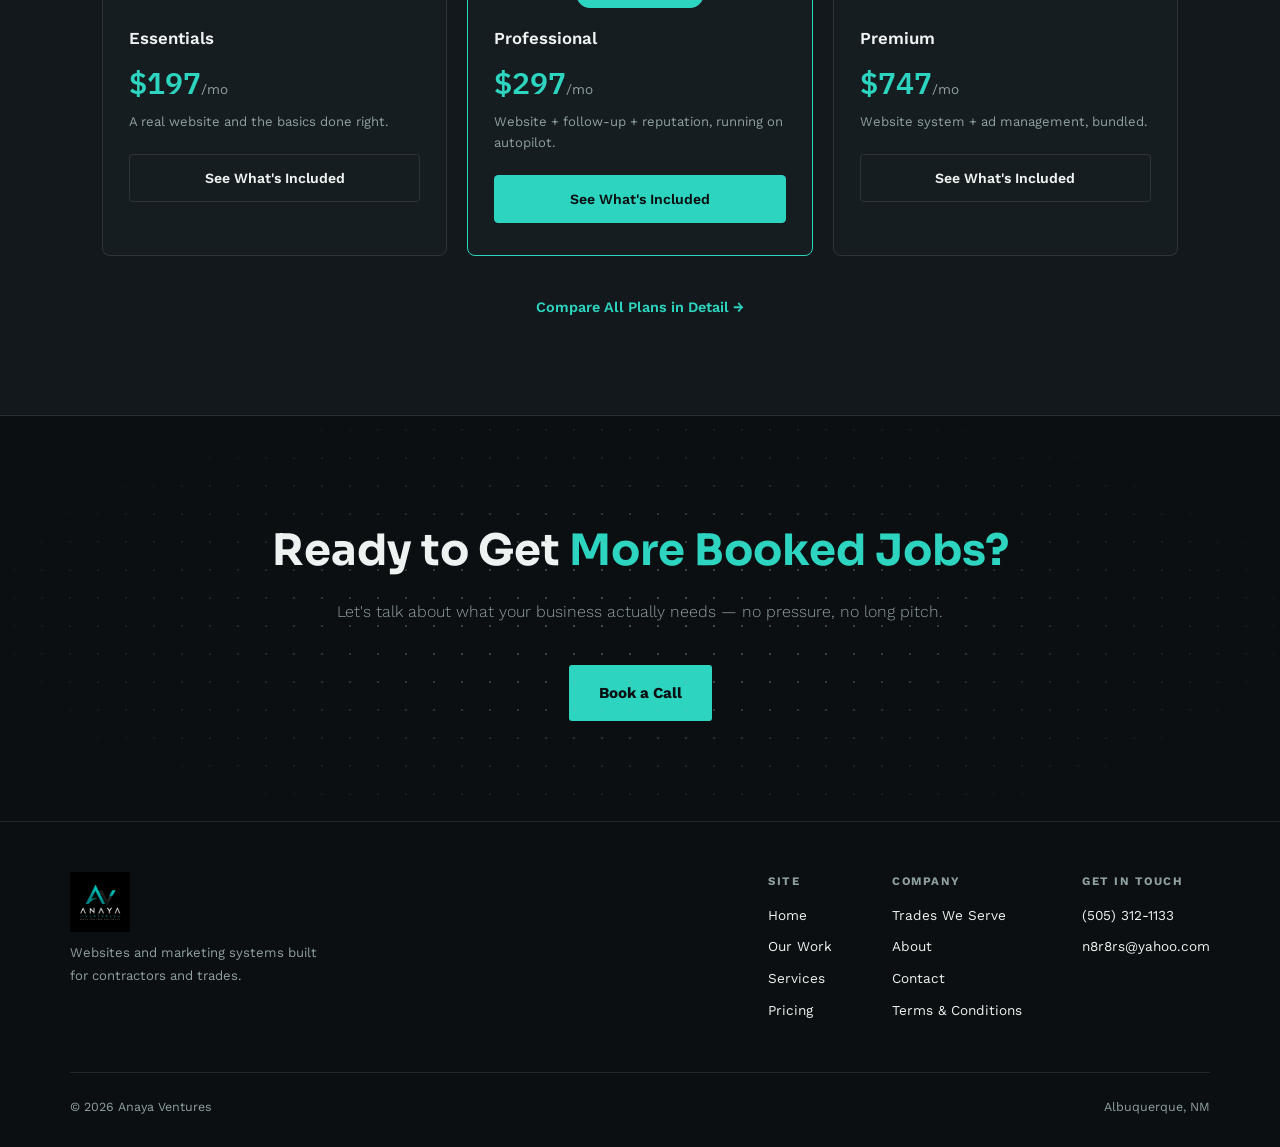
==== commit 0c0426bb: "Fix homepage card mismatch, cross-link Auto Call/Text Back to Command Center - "Marketing Systems" c" ====
--- a/index.html
+++ b/index.html
@@ -523,8 +523,8 @@
     </a>
     <a href="advertisements.html" class="service-card">
       <div class="service-icon">↗</div>
-      <h3>Marketing Systems</h3>
-      <p>Lead capture, follow-up, and review requests running automatically in the background.</p>
+      <h3>Facebook &amp; Instagram Ads</h3>
+      <p>Targeted campaigns that put your business in front of local customers actively looking for what you do.</p>
       <span class="service-card-link">See How It Works →</span>
     </a>
     <a href="review-protection.html" class="service-card">
